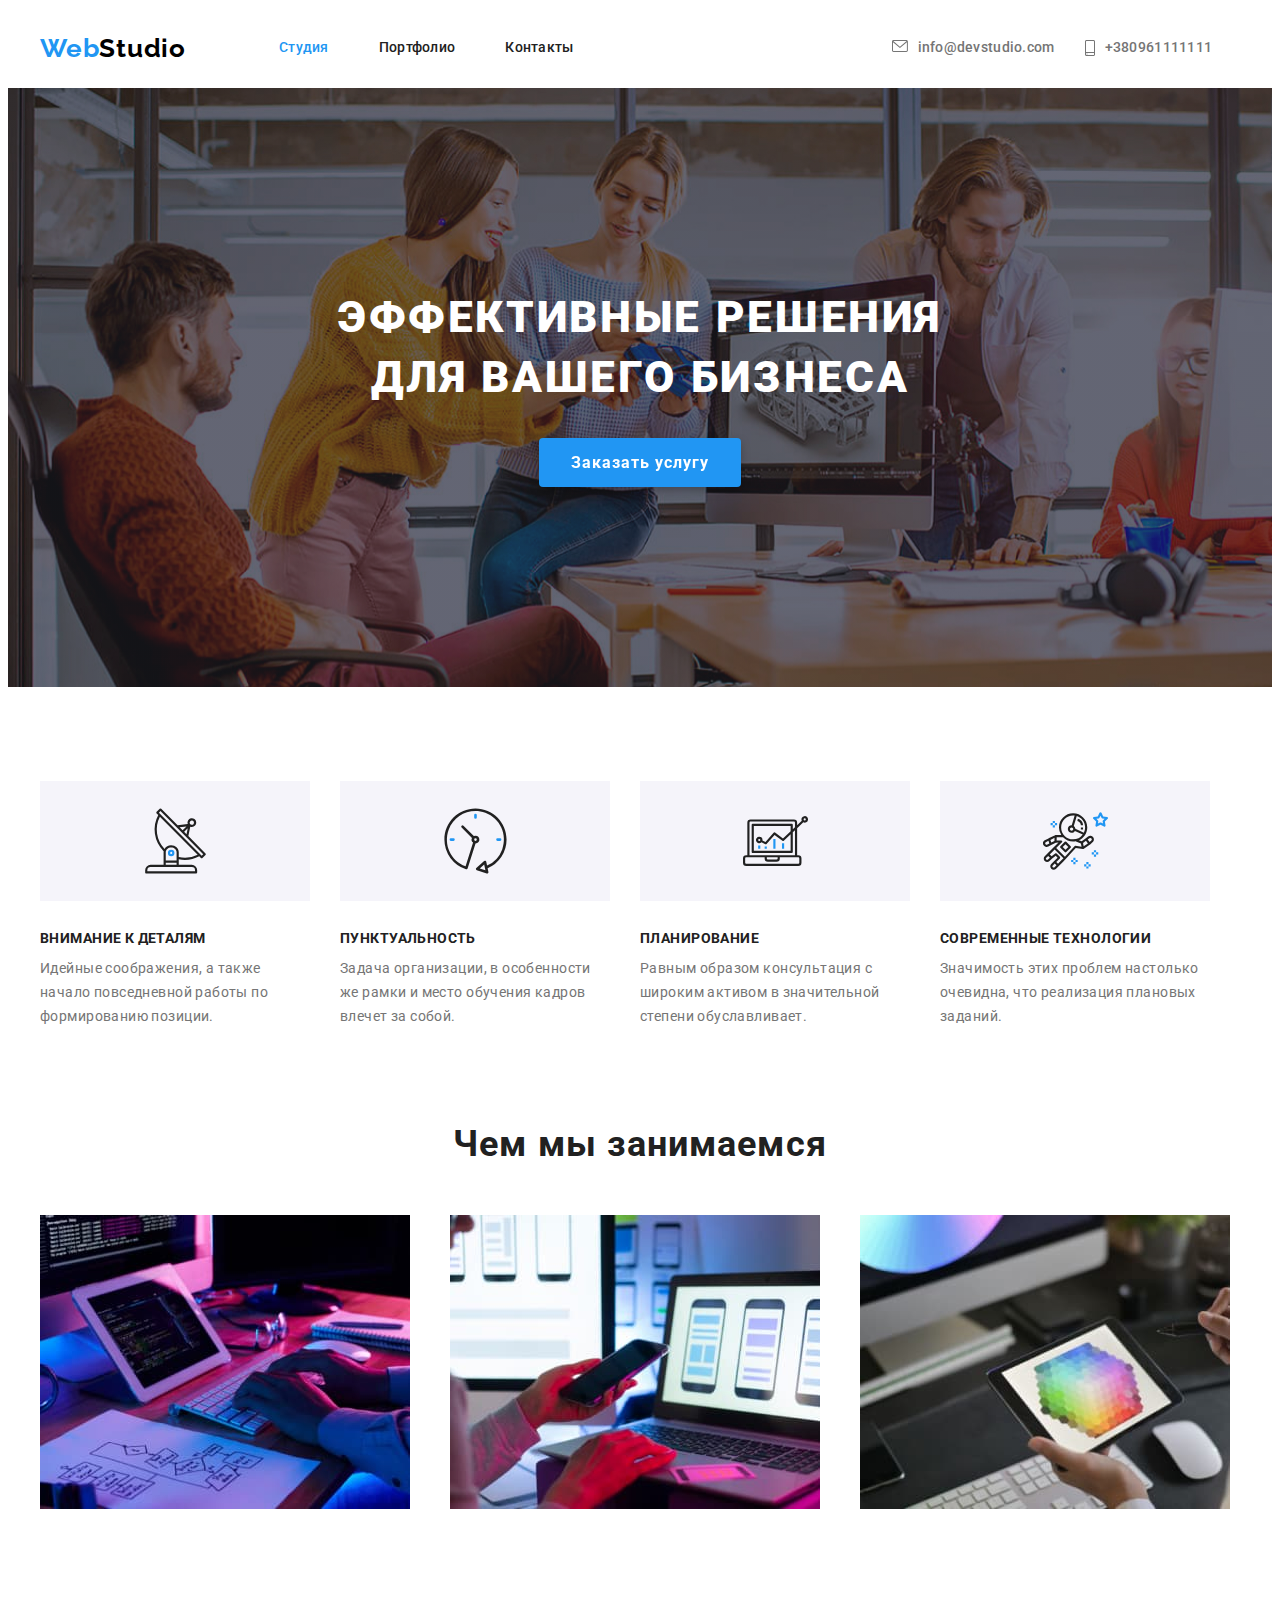
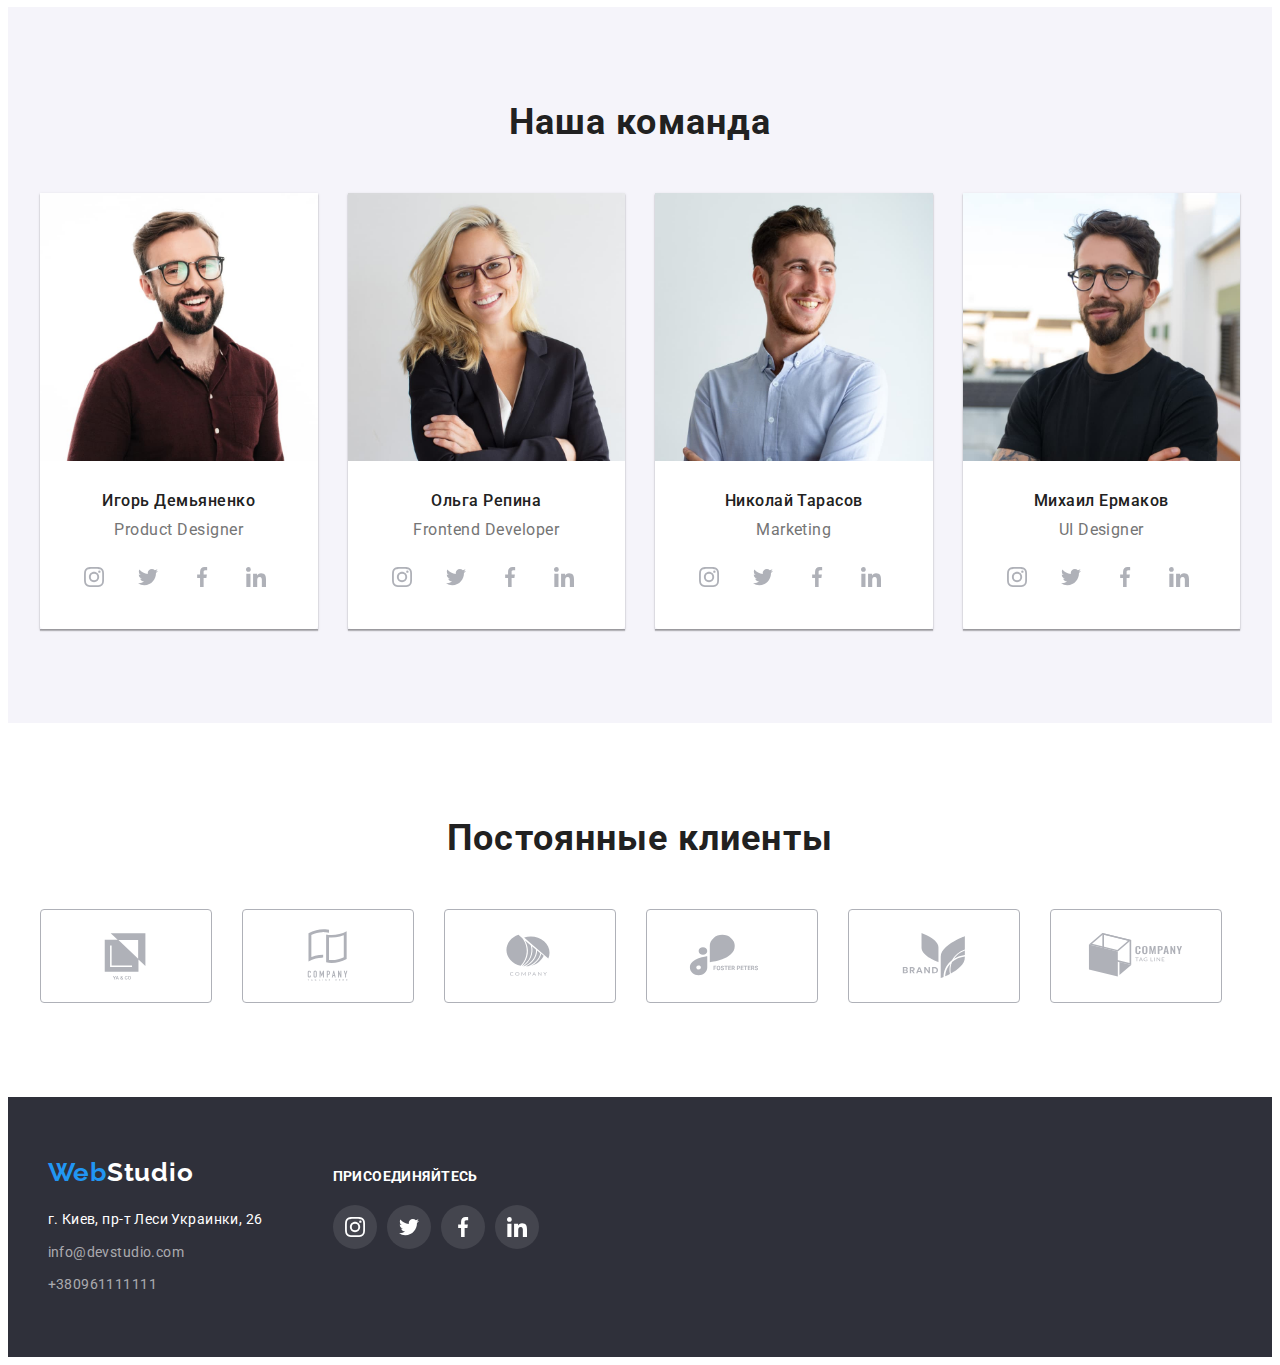
==== index.html @ 046b7106 "Initial commit" ====
<!DOCTYPE html>
<html lang="ru">
  <head>
    <meta charset="UTF-8" />
    <meta http-equiv="X-UA-Compatible" content="IE=edge" />
    <meta name="viewport" content="width=device-width, initial-scale=1.0" />
    <title>Document</title>
    <!--Normalize start-->
    <link
      rel="stylesheet"
      href="https://cdnjs.cloudflare.com/ajax/libs/modern-normalize/1.1.0/modern-normalize.min.css"
      integrity="sha512-wpPYUAdjBVSE4KJnH1VR1HeZfpl1ub8YT/NKx4PuQ5NmX2tKuGu6U/JRp5y+Y8XG2tV+wKQpNHVUX03MfMFn9Q=="
      crossorigin="anonymous"
      referrerpolicy="no-referrer"
    />
    <!--Normalize end-->
    <link rel="preconnect" href="https://fonts.googleapis.com" />
    <link rel="preconnect" href="https://fonts.gstatic.com" crossorigin />
    <link
      href="https://fonts.googleapis.com/css2?family=Raleway:wght@700&family=Roboto:wght@400;500;700;900&display=swap"
      rel="stylesheet"
    />
    <link rel="stylesheet" href="./css/styles.css" />
  </head>
  <body>
    <header>
      <div class="container header-container">
        <a class="logo" href="">Web<span class="logo-studio">Studio</span></a>
        <!--Navigate-->
        <nav class="header-nav">
          <ul class="nav-list">
            <li class="header-nav-item">
              <a class="nav-item nav-current-link" href="">Студия</a>
            </li>
            <li class="header-nav-item">
              <a class="nav-item" href="portfolio.html">Портфолио</a>
            </li>
            <li class="header-nav-item">
              <a class="nav-item" href="">Контакты</a>
            </li>
          </ul>
        </nav>
        <!--Contacts-->

        <ul class="header-contacts">
          <li>
            <a class="header-mail mail-link" href="mailto:info@devstudio.com"
              ><svg class="header-mail-icon" width="16" height="12">
                <use href="./images/icons.svg.svg#icon-envelope"></use>
              </svg>info@devstudio.com</a>
           
          </li>
          <li>
            <a class="header-phone phone-link" href="tel:+380961111111"
              ><svg class="header-phone-icon" width="10" height="16">
                <use href="./images/icons.svg.svg#icon-smartphone"></use>
              </svg>+380961111111</a>
              
          </li>
        </ul>
      </div>
    </header>

    <main>
      <!--Эффективные решения и кнопка-->
      
        <section class="hero">
          <div class="hero-container container">
          <h1 class="hero-title">
            Эффективные решения <br />
            для вашего бизнеса
          </h1>

          <button class="hero-btn" type="button">Заказать услугу</button>
        </section>
      </div>
      <!--Наши достоинства-->
      <section class="advantage">
        <div class="container advantage-container">
          <ul class="advantage-list">
            <li class="advantage-list-item">
              <div class="advantage-thumb">
                <svg class="advantage-icon" width="65" height="70">
                  <use href="./images/icons.svg.svg#icon-antenna"></use>
                </svg>
              </div>
              
              <h3 class="advantage-title">Внимание к деталям</h3>
              <p class="advantage-text">
                Идейные соображения, а также начало повседневной работы по
                формированию позиции.
              </p>
            </li>
            <li class="advantage-list-item">
              <div class="advantage-thumb">
                <svg class="advantage-icon" width="65" height="70">
                  <use href="./images/icons.svg.svg#icon-clock"></use>
                </svg>
              </div>
              <h3 class="advantage-title">Пунктуальность</h3>
              <p class="advantage-text">
                Задача организации, в особенности же рамки и место обучения
                кадров влечет за собой.
              </p>
            </li>
            <li>
              <div class="advantage-thumb">
                <svg class="advantage-icon" width="65" height="70">
                  <use href="./images/icons.svg.svg#icon-diagram"></use>
                </svg>
              </div>
              <h3 class="advantage-title">Планирование</h3>
              <p class="advantage-text">
                Равным образом консультация с широким активом в значительной
                степени обуславливает.
              </p>
            </li>
            <li class="advantage-list-item">
              <div class="advantage-thumb">
                <svg class="advantage-icon" width="65" height="70">
                  <use href="./images/icons.svg.svg#icon-astronaut"></use>
                </svg>
              </div>
              <h3 class="advantage-title">Современные технологии</h3>
              <p class="advantage-text">
                Значимость этих проблем настолько очевидна, что реализация
                плановых заданий.
              </p>
            </li>
          </ul>
        </div>
      </section>
      <!--Сфера деятельности-->
      <section class="scope">
        <div class="container">
          <h2 class="scope-title">Чем мы занимаемся</h2>
          <ul class="scope-list">
            <li class="scope-item">
              <img width="370" src="images/img_1.jpg" alt="Программирование" />
            </li>
            <li class="scope-item">
              <img
                width="370"
                src="images/img_2.jpg"
                alt="Использование новейших технологий"
              />
            </li>
            <li class="scope-item">
              <img
                width="370"
                src="images/img_3.jpg"
                alt="Спектр графического дизайна"
              />
            </li>
          </ul>
        </div>
      </section>
      <section class="team">
        <div class="container team-container">
          <!--Наша команда-->
          <h2 class="team-title">Наша команда</h2>
          <ul class="team-list">
            <li class="team-item">
              <img
                class="team-img"
                width="270"
                src="images/img_4.jpg"
                alt="Фото Игоря Демьяненко"
              />
              <div class="team-content">
                <h3 class="team-name">Игорь Демьяненко</h3>
                <p class="team-text" lang="en">Product Designer</p>
                <ul class="team-social-list">
                  <li class="team-social-item">
                    <a class="team-socials-link link" href="" target="_blank" rel="noopener noreferrer" aria-label="instagram">
                      <svg class="team-socials-icon" width="20" height="20">
                        <use href="./images/icons.svg.svg#icon-instagram-2"></use>
                      </svg>
                    </a>
                  </li>
                  <li class="team-social-item">
                    <a class="team-socials-link link" href="" target="_blank" rel="noopener noreferrer" aria-label="twitter">
                      <svg class="team-socials-icon" width="20" height="20">
                        <use href="./images/icons.svg.svg#icon-twitter-1"></use>
                      </svg>
                    </a>
                  </li>
                  <li class="team-social-item">
                    <a class="team-socials-link link" href="" target="_blank" rel="noopener noreferrer" aria-label="facebook">
                      <svg class="team-socials-icon" width="20" height="20">
                        <use href="./images/icons.svg.svg#icon-facebook-1"></use>
                      </svg>
                    </a>
                  </li>
                  <li class="team-social-item">
                    <a class="team-socials-link link" href="" target="_blank" rel="noopener noreferrer" aria-label="linkedin">
                      <svg class="team-socials-icon" width="20" height="20">
                        <use href="./images/icons.svg.svg#icon-linkedin-1"></use>
                      </svg>
                    </a>
                  </li>
                </ul>
              </div>

            </li>
            <li class="team-item">
              <img
                class="team-img"
                width="270"
                src="images/img_5.jpg"
                alt="Фото Ольги Репиной"
              />
              <div class="team-content">
                <h3 class="team-name">Ольга Репина</h3>
                <p class="team-text" lang="en">Frontend Developer</p>
                <ul class="team-social-list">
                  <li class="team-social-item">
                    <a class="team-socials-link link" href="" target="_blank" rel="noopener noreferrer" aria-label="instagram">
                      <svg class="team-socials-icon" width="20" height="20">
                        <use href="./images/icons.svg.svg#icon-instagram-2"></use>
                      </svg>
                    </a>
                  </li>
                  <li class="team-social-item">
                    <a class="team-socials-link link" href="" target="_blank" rel="noopener noreferrer" aria-label="twitter">
                      <svg class="team-socials-icon" width="20" height="20">
                        <use href="./images/icons.svg.svg#icon-twitter-1"></use>
                      </svg>
                    </a>
                  </li>
                  <li class="team-social-item">
                    <a class="team-socials-link link" href="" target="_blank" rel="noopener noreferrer" aria-label="facebook">
                      <svg class="team-socials-icon" width="20" height="20">
                        <use href="./images/icons.svg.svg#icon-facebook-1"></use>
                      </svg>
                    </a>
                  </li>
                  <li class="team-social-item">
                    <a class="team-socials-link link" href="" target="_blank" rel="noopener noreferrer" aria-label="linkedin">
                      <svg class="team-socials-icon" width="20" height="20">
                        <use href="./images/icons.svg.svg#icon-linkedin-1"></use>
                      </svg>
                    </a>
                  </li>
                </ul>
              </div>
            </li>
            <li class="team-item">
              <img
                class="team-img"
                width="270"
                src="images/img_6.jpg"
                alt="Фото Николая Тарасова"
              />
              <div class="team-content">
                <h3 class="team-name">Николай Тарасов</h3>
                <p class="team-text" lang="en">Marketing</p>
                <ul class="team-social-list">
                  <li class="team-social-item">
                    <a class="team-socials-link link" href="" target="_blank" rel="noopener noreferrer" aria-label="instagram">
                      <svg class="team-socials-icon" width="20" height="20">
                        <use href="./images/icons.svg.svg#icon-instagram-2"></use>
                      </svg>
                    </a>
                  </li>
                  <li class="team-social-item">
                    <a class="team-socials-link link" href="" target="_blank" rel="noopener noreferrer" aria-label="twitter">
                      <svg class="team-socials-icon" width="20" height="20">
                        <use href="./images/icons.svg.svg#icon-twitter-1"></use>
                      </svg>
                    </a>
                  </li>
                  <li class="team-social-item">
                    <a class="team-socials-link link" href="" target="_blank" rel="noopener noreferrer" aria-label="facebook">
                      <svg class="team-socials-icon" width="20" height="20">
                        <use href="./images/icons.svg.svg#icon-facebook-1"></use>
                      </svg>
                    </a>
                  </li>
                  <li class="team-social-item">
                    <a class="team-socials-link link" href="" target="_blank" rel="noopener noreferrer" aria-label="linkedin">
                      <svg class="team-socials-icon" width="20" height="20">
                        <use href="./images/icons.svg.svg#icon-linkedin-1"></use>
                      </svg>
                    </a>
                  </li>
                </ul>
              </div>
            </li>
            <li class="team-item">
              <img
                class="team-img"
                width="270"
                src="images/img_7.jpg"
                alt="Фото Михаила Ермакова"
              />
              <div class="team-content">
                <h3 class="team-name">Михаил Ермаков</h3>
                <p class="team-text" lang="en">UI Designer</p>
                <ul class="team-social-list">
                  <li class="team-social-item">
                    <a class="team-socials-link link" href="" target="_blank" rel="noopener noreferrer" aria-label="instagram">
                      <svg class="team-socials-icon" width="20" height="20">
                        <use href="./images/icons.svg.svg#icon-instagram-2"></use>
                      </svg>
                    </a>
                  </li>
                  <li class="team-social-item">
                    <a class="team-socials-link link" href="" target="_blank" rel="noopener noreferrer" aria-label="twitter">
                      <svg class="team-socials-icon" width="20" height="20">
                        <use href="./images/icons.svg.svg#icon-twitter-1"></use>
                      </svg>
                    </a>
                  </li>
                  <li class="team-social-item">
                    <a class="team-socials-link link" href="" target="_blank" rel="noopener noreferrer" aria-label="facebook">
                      <svg class="team-socials-icon" width="20" height="20">
                        <use href="./images/icons.svg.svg#icon-facebook-1"></use>
                      </svg>
                    </a>
                  </li>
                  <li class="team-social-item">
                    <a class="team-socials-link link" href="" target="_blank" rel="noopener noreferrer" aria-label="linkedin">
                      <svg class="team-socials-icon" width="20" height="20">
                        <use href="./images/icons.svg.svg#icon-linkedin-1"></use>
                      </svg>
                    </a>
                  </li>
                </ul>
              </div>
            </li>
          </ul>
        </div>
      </section>
      <!--Постоянные клиенты-->
      <section class="clients-section">
        <div class="container clients-container">
          <h2 class="clients-title">Постоянные клиенты</h2>
          <ul class="clients-list">
            <li class="clients-item">
              <a class="clients-link link" href="" target="_blank" rel="noopener noreferrer" aria-label="logo">
                <svg class="client-icon" width="106" height="60">
                  <use href="./images/icons.svg.svg#icon-logo-1"></use>
                </svg>
              </a>
            </li>
            <li class="clients-item">
             <a class="clients-link link" href="" target="_blank" rel="noopener noreferrer" aria-label="logo">
               <svg class="client-icon" width="106" height="60">
                 <use href="./images/icons.svg.svg#icon-logo-2"></use>
              </svg>
            </a>
            </li>
            <li class="clients-item">
             <a class="clients-link link" href="" target="_blank" rel="noopener noreferrer" aria-label="logo">
              <svg class="client-icon" width="106" height="60">
               <use href="./images/icons.svg.svg#icon-logo-3"></use>
                </svg>
            </a>
            </li>
            <li class="clients-item">
            <a class="clients-link link" href="" target="_blank" rel="noopener noreferrer" aria-label="logo">
              <svg class="client-icon" width="106" height="60">
               <use href="./images/icons.svg.svg#icon-logo-4"></use>
                </svg>
            </a>
            </li>
            <li class="clients-item">
              <a class="clients-link link" href="" target="_blank" rel="noopener noreferrer" aria-label="logo">
                <svg class="client-icon" width="106" height="60">
                 <use href="./images/icons.svg.svg#icon-logo-5"></use>
                </svg>
             </a>
            </li>
            <li class="clients-item">
              <a class="clients-link link" href="" target="_blank" rel="noopener noreferrer" aria-label="logo">
                <svg class="client-icon" width="106" height="60">
                  <use href="./images/icons.svg.svg#icon-logo-6"></use>
                </svg>
             </a>
            </li>
          </ul>
        </div>
      </section>
    </main>
    <!--Подвал-->
    <footer class="footer">
      <section class="container footer-container">
      <div class="footer-contacts">
        <a class="footer-logo" href=""
          >Web<span class="footer-logo-studio">Studio</span></a
        >
        <address>
          <p class="footer-address">г. Киев, пр-т Леси Украинки, 26</p>
          <a class="footer-mail mail-link" href="mailto:info@devstudio.com"
            >info@devstudio.com</a
          >
          <a class="footer-phone phone-link" href="tel:+380961111111"
            >+380961111111</a
          >
        </address>
      </div>
      <div class="footer-socials">
        <h2 class="footer-social-title">Присоединяйтесь</h2>
        <ul class="footer-social-list">
          <li class="footer-social-item">
            <a class="footer-socials-link link" href="" target="_blank" rel="noopener noreferrer" aria-label="instagram">
              <svg class="footer-socials-icon" width="20" height="20">
                <use href="./images/icons.svg.svg#icon-instagram-2"></use>
              </svg>
            </a>
          </li>
          <li class="footer-social-item">
            <a class="footer-socials-link link" href="" target="_blank" rel="noopener noreferrer" aria-label="twitter">
            <svg class="footer-socials-icon" width="20" height="20">
              <use href="./images/icons.svg.svg#icon-twitter-1"></use>
            </svg>
          </a>
        </li>
          <li class="footer-social-item">
            <a class="footer-socials-link link" href="" target="_blank" rel="noopener noreferrer" aria-label="facebook">
            <svg class="footer-socials-icon" width="20" height="20">
              <use href="./images/icons.svg.svg#icon-facebook-1"></use>
            </svg>
          </a>
        </li>
          <li class="footer-social-item">
            <a class="footer-socials-link link" href="" target="_blank" rel="noopener noreferrer" aria-label="linkedin">
            <svg class="footer-socials-icon" width="20" height="20">
              <use href="./images/icons.svg.svg#icon-linkedin-1"></use>
            </svg>
          </a></li>
        </ul>

      </div>
      </section>
    </footer>
  </body>
</html>
---- css/styles.css ----
:root {
  /*colors*/
  --background-clr: #2f303a;
  --background-clr-team: #f5f4fa;

  /*fonts*/

  --secondary-font: 'Raleway', sans-serif;
  --main-font: 'Roboto', sans-serif;
  /*text colors*/
  --main-txt-cl: #212121;
  --txt-cl: #757575;
  --btn-txt-cl: #ffffff;
  --accent-txt: #2196f3;
}

body {
  color: var(--main-txt-cl);
  font-family: var(--main-font);
}

/* reset styles */
h1,
h2,
h3,
h4,
h5,
h6,
p {
  margin: 0;
}

.logo {
  margin-right: 93px;
  font-family: var(--secondary-font);
  font-weight: 700;
  font-size: 26px;
  line-height: 1.19;
  letter-spacing: 0.03em;
  color: var(--accent-txt);
  text-decoration: none;
}

.container {
  width: 1200px;

  padding-left: 15px;
  padding-right: 15px;
  margin-left: auto;
  margin-right: auto;
}

.header-container {
  display: flex;
  align-items: center;
}

.logo-studio {
  color: #000000;
}

.nav-list,
.header-contacts,
.advantage-list,
.scope-list,
.team-list,
.filter-list,
.projects-list,
.clients-list,
.team-social-list,
.footer-social-list {
  list-style: none;
}

.nav-list {
  display: flex;
  gap: 50px;
  padding-left: 0%;
  margin-left: 0%;
}

.header-nav {
  font-weight: 500;
  font-size: 14px;
  line-height: 1.14;
  letter-spacing: 0.02em;
}

.nav-item:hover,
.nav-item:focus {
  color: var(--accent-txt);
  padding: 32px 0;
}

.nav-item,
.header-mail,
.header-phone,
.footer-mail,
.footer-phone {
  text-decoration: none;
  color: currentColor;
}

.header-contacts {
  display: flex;
  padding-left: 0px;
  gap: 30px;
  padding-top: 32px;
  padding-bottom: 32px;
  margin: 0px;
  align-items: center;
}

.header-phone {
  padding-right: 0px;
}

.header-mail {
  margin-left: 318px;
}

.header-mail,
.header-phone {
  flex-basis: calc((100% - 50px) / 2);
  font-weight: 500;
  font-size: 14px;
  line-height: 1.14;
  letter-spacing: 0.02em;
  color: var(--txt-cl);
}
.header-mail {
  display: flex;
  gap: 10px;
}
.header-phone {
  display: flex;
  gap: 10px;
}
.header-mail-icon,
.header-phone-icon {
  fill: #757575;
}

.nav-current-link {
  color: var(--accent-txt);
}

.mail-link:focus,
.mail-link:hover,
.phone-link:hover,
.phone-link:focus {
  color: var(--accent-txt);
}

.mail-link:focus .header-mail-icon,
.mail-link:hover .header-mail-icon {
  fill: var(--accent-txt);
}
.phone-link:hover .header-phone-icon,
.phone-link:focus .header-phone-icon {
  fill: var(--accent-txt);
}

.hero {
  padding-top: 200px;
  padding-bottom: 200px;

  background-image: linear-gradient(to right, rgba(47, 48, 58, 0.4), rgba(47, 48, 58, 0.4)),
    url(../images/bcgr/bcgr-Img.jpg);

  background-color: #c4c4c4;
  background-repeat: no-repeat;
  max-width: 1600px;
  margin: 0 auto;
}

.hero-title {
  margin-top: 0px;
  margin-bottom: 30px;

  font-weight: 900;
  font-size: 44px;
  line-height: 1.36;

  text-align: center;
  letter-spacing: 0.06em;
  text-transform: uppercase;
  color: var(--btn-txt-cl);
}

.hero-btn {
  display: block;
  margin: 0 auto;
  padding: 10px 32px;

  border: none;

  border-radius: 4px;

  filter: drop-shadow(0px 4px 4px rgba(0, 0, 0, 0.25));

  font-family: inherit;
  font-weight: 700;
  font-size: 16px;
  line-height: 1.86;
  letter-spacing: 0.06em;
  color: var(--btn-txt-cl);
  background-color: var(--accent-txt);
  cursor: pointer;
}
.advantage {
  padding: 94px 0;
}
.advantage-list {
  display: flex;
  margin: 0px;
  padding-left: 0;
  gap: 30px;
}
.advantage-thumb {
  display: flex;
  align-items: center;
  justify-content: center;

  height: 120px;
  background-color: #f5f4fa;
  margin-bottom: 30px;
}

.advantage-title {
  margin-bottom: 10px;
  font-weight: 700;
  font-size: 14px;
  line-height: 1.14;
  letter-spacing: 0.03em;
  text-transform: uppercase;
}

.advantage-text {
  width: 270px;
  font-weight: 400;
  font-size: 14px;
  line-height: 1.71;
  letter-spacing: 0.03em;
  color: var(--txt-cl);
}
.scope {
  padding: 0 0 94px 0;
}

.scope-title {
  margin-bottom: 50px;
}

.scope-title,
.team-title,
.clients-title {
  font-weight: 700;
  font-size: 36px;
  line-height: 1.17;
  text-align: center;
  letter-spacing: 0.03em;
}

.scope-list {
  display: flex;
  flex-wrap: wrap;
  padding-left: 0px;
  margin: 0px;
  gap: 30px;
}

.scope-item {
  flex-basis: calc((100% - 60px) / 3);
}

.team {
  background-color: var(--background-clr-team);
  padding-top: 94px;
  padding-bottom: 94px;
}

.team-list {
  display: flex;
  flex-wrap: wrap;
  margin: 0px;
  padding: 0px;

  gap: 30px;
}

.team-item {
  flex-basis: calc((100% - 90px) / 4);
  box-shadow: 0px 2px 1px rgba(0, 0, 0, 0.2), 0px 1px 1px rgba(0, 0, 0, 0.14),
    0px 1px 3px rgba(0, 0, 0, 0.12);
}

.team-content {
  align-items: center;
  background-color: var(--btn-txt-cl);
  padding-top: 30px;
  padding-bottom: 30px;

  border-radius: 0px 0px 4px 4px;
}

.team-title {
  margin-bottom: 50px;
}

.team-img {
  display: block;
  min-width: 100%;
  height: auto;
}

.team-name {
  text-align: center;

  font-weight: 500;
  font-size: 16px;
  line-height: 1.19;
  letter-spacing: 0.03em;
}

.team-text {
  margin-top: 10px;
  text-align: center;
  margin-bottom: 16px;

  font-weight: 400;
  font-size: 16px;
  line-height: 1.19;
  letter-spacing: 0.03em;

  color: var(--txt-cl);
}
.team-social-list {
  display: flex;
  gap: 10px;
  padding-left: 32px;
  margin-top: 0px;
  margin-bottom: 0px;
}
.team-socials-link {
  display: flex;
  justify-content: center;
  align-items: center;
  border-radius: 50%;
  width: 44px;
  height: 44px;
}
.team-socials-link:hover,
.team-socials-link:focus {
  background-color: var(--accent-txt);
}
.team-socials-icon {
  fill: #afb1b8;
}
.team-socials-link:hover .team-socials-icon,
.team-socials-link:focus .team-socials-icon {
  fill: var(--btn-txt-cl);
}
.clients-section {
  padding: 94px 0;
}
.clients-title {
  text-align: center;
  margin-bottom: 50px;
}
.clients-list {
  display: flex;
  gap: 30px;
  padding-left: 0px;
  margin-top: 0px;
  margin-bottom: 0px;
}

.clients-link {
  display: flex;
  justify-content: center;
  align-items: center;
  border: 1px solid #afb1b8;
  border-radius: 4px;
  width: 170px;
  height: 92px;
}
.clients-link:hover {
  border-color: var(--accent-txt);
}
.clients-link:focus {
  border-color: var(--accent-txt);
}
.client-icon {
  fill: #afb1b8;
}

.clients-link:hover .client-icon,
.clients-link:focus .client-icon {
  fill: var(--accent-txt);
}

.footer {
  background-color: var(--background-clr);
  padding-top: 60px;
  padding-bottom: 60px;
}

.footer-container {
  display: flex;
  gap: 70px;
  align-items: baseline;
}
.footer-container {
  padding-right: 0px;
}

.footer-logo {
  display: block;
  font-family: var(--secondary-font);
  font-weight: 700;
  font-size: 26px;
  line-height: 1.19;
  letter-spacing: 0.03em;
  color: var(--accent-txt);
  text-decoration: none;
}

.footer-logo-studio {
  color: var(--btn-txt-cl);
}

.footer-address {
  margin-top: 20px;
  margin-bottom: 9px;
  font-family: var(--main-font);
  font-style: normal;
  font-weight: 400;
  font-size: 14px;
  line-height: 1.7;
  letter-spacing: 0.03em;
  color: var(--btn-txt-cl);
}

.footer-mail,
.footer-phone {
  display: block;

  font-style: normal;
  font-weight: 400;
  font-size: 14px;
  line-height: 1.7;
  letter-spacing: 0.03em;
  color: rgba(255, 255, 255, 0.6);
}

.footer-mail {
  padding-bottom: 9px;
}
.footer-social-title {
  color: var(--btn-txt-cl);
  font-weight: 700;
  font-size: 14px;
  line-height: 1.14;
  letter-spacing: 0.03em;
  text-transform: uppercase;
  margin-bottom: 20px;
}

.footer-social-list {
  display: flex;
  gap: 10px;
  padding-left: 0px;
  margin-top: 0px;
  margin-bottom: 0px;
}

.footer-socials-link {
  display: flex;
  justify-content: center;
  align-items: center;
  background-color: rgba(255, 255, 255, 0.1);
  border-radius: 50%;
  width: 44px;
  height: 44px;
}
.footer-socials-link:hover,
.footer-socials-link:focus {
  background-color: var(--accent-txt);
}
.footer-socials-icon {
  fill: var(--btn-txt-cl);
}

.heder-portfolio {
  border-bottom: 1px solid #ececec;
}

.filter-section {
  padding: 94px 0;
}

.hidden {
  display: none;
}

.filter-list {
  display: flex;
  flex-wrap: wrap;
  justify-content: center;
  gap: 8px;
  padding-left: 0;
  margin: 0px;
  margin-bottom: 50px;
}

.filter-btn {
  display: block;
  margin: 0 auto;
  padding: 6px 22px;
  border: none;
  border-radius: 4px;

  font-family: inherit;
  font-weight: 500;
  font-size: 16px;
  line-height: 1.62;
  letter-spacing: 0.03em;
  cursor: pointer;
  background-color: var(--background-clr-team);
}

.projects-list {
  display: flex;
  flex-wrap: wrap;
  margin: 0;
  padding-left: 0px;

  gap: 30px;
}

.project-item {
  flex-basis: calc((100% - 60px) / 3);
}
.portfolio-link {
  display: block;
  text-decoration: none;
  color: currentColor;
}

.portfolio-link:hover,
.portfolio-link:focus {
  box-shadow: 1px 4px 6px rgba(0, 0, 0, 0.16), 0px 4px 4px rgba(0, 0, 0, 0.06),
    0px 1px 1px rgba(0, 0, 0, 0.12);
}

.project-content {
  padding: 20px 24px;
  border: 1px solid #eeeeee;
  border-top: none;
}

.project-name {
  font-weight: 700;
  font-size: 18px;
  line-height: 2;
  letter-spacing: 0.06em;
}

.project-text {
  font-weight: 400;
  font-size: 16px;
  line-height: 1.88;
  color: var(--txt-cl);
  letter-spacing: 0.03em;
}

.main-btn {
  background: var(--accent-txt);
  color: var(--btn-txt-cl);
}

.filter-btn:hover,
.filter-btn:focus {
  box-shadow: 0px 2px 2px rgba(0, 0, 0, 0.12), 0px 1px 2px rgba(0, 0, 0, 0.08),
    0px 3px 1px rgba(0, 0, 0, 0.1);
  background: var(--accent-txt);
  color: var(--btn-txt-cl);
}
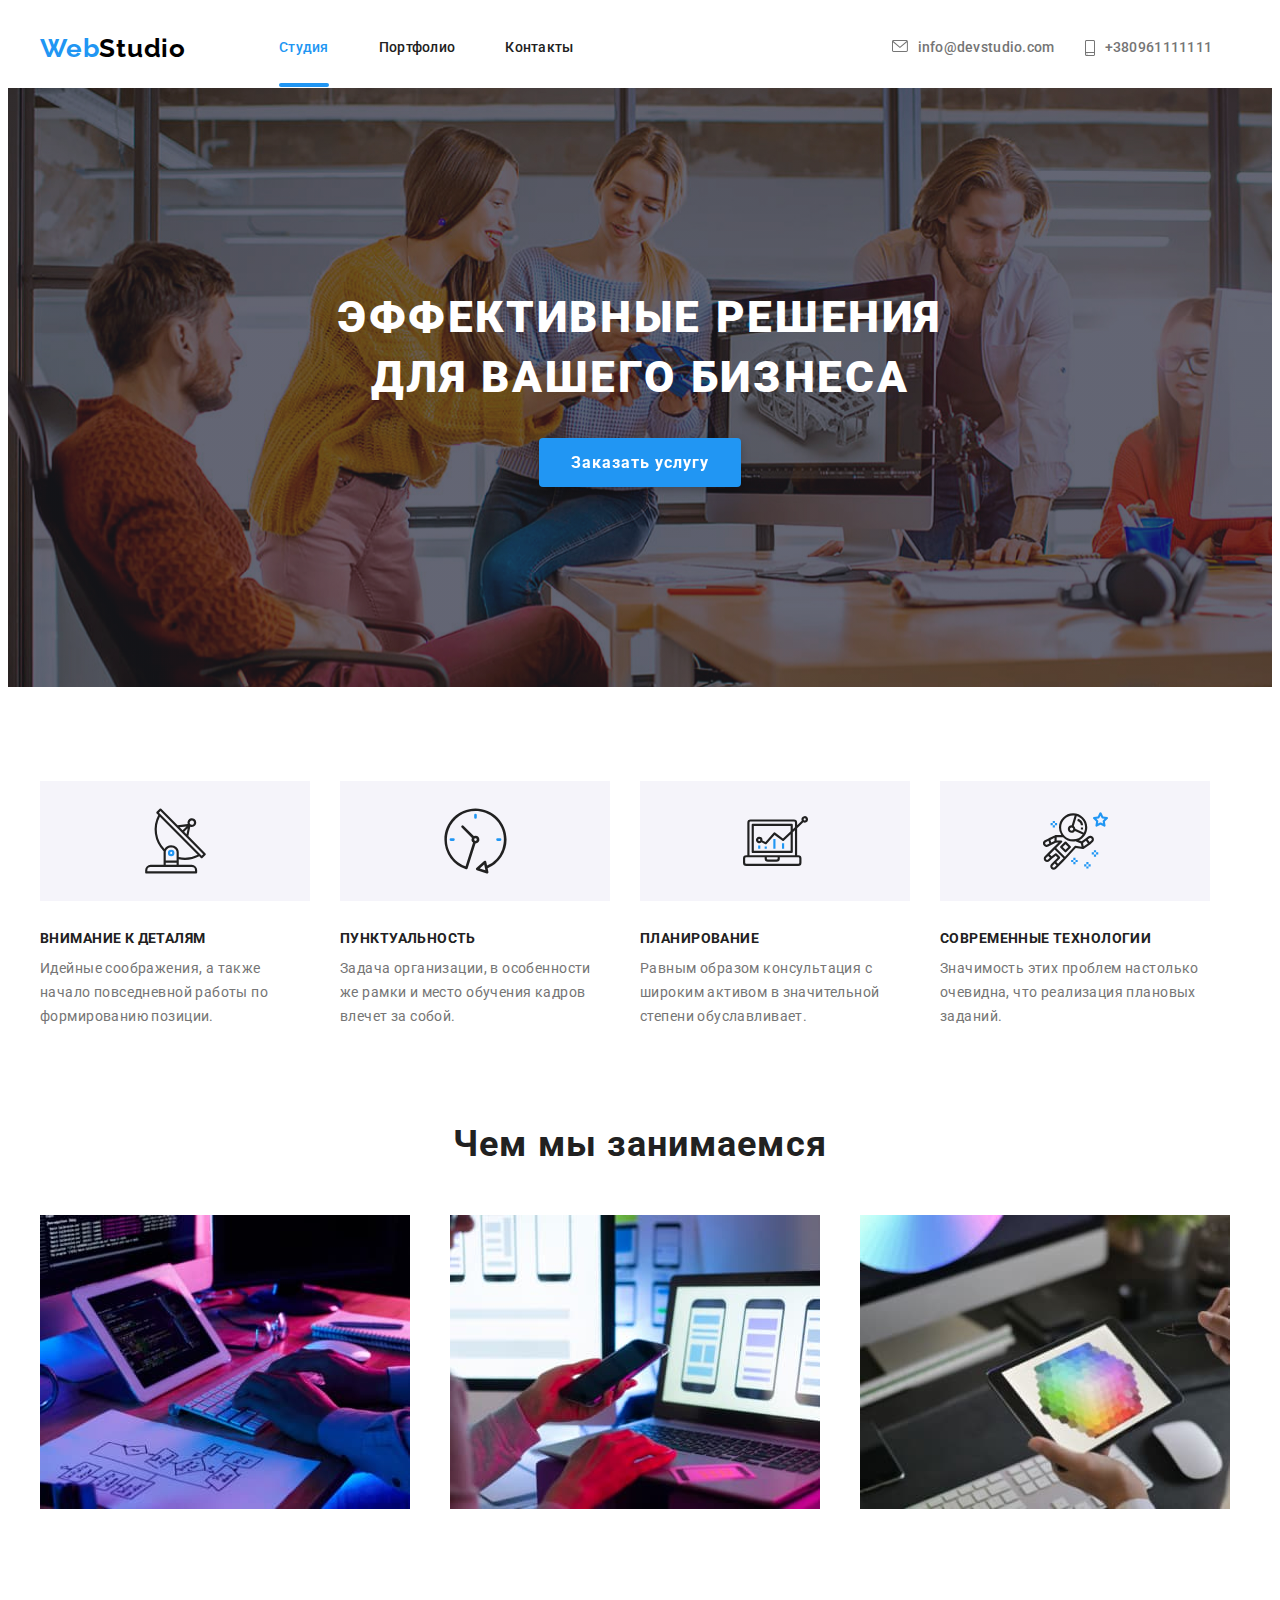
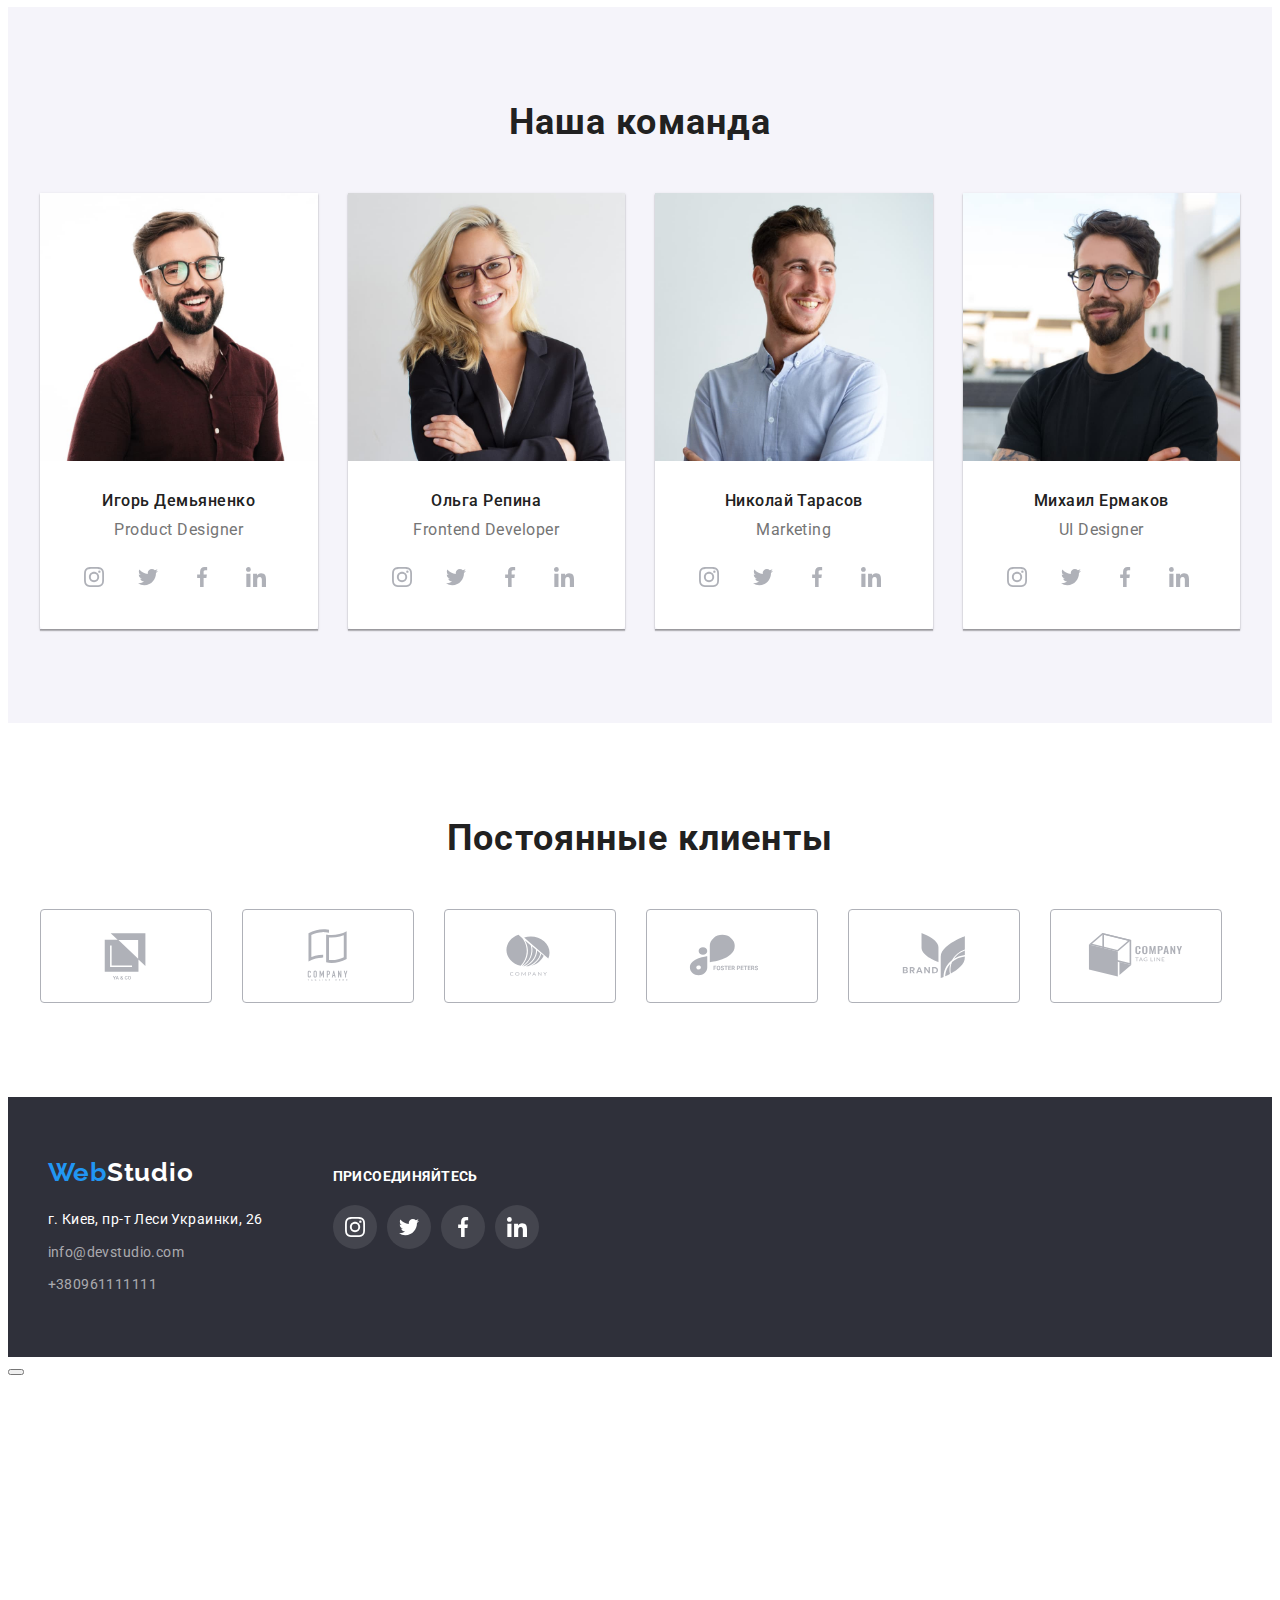
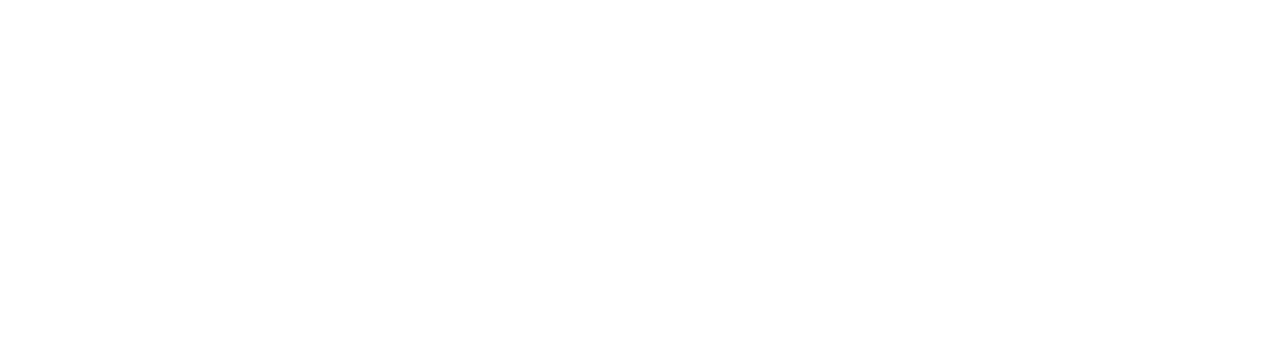
==== commit d93b6547: "-22-59" ====
--- a/index.html
+++ b/index.html
@@ -30,7 +30,7 @@
         <nav class="header-nav">
           <ul class="nav-list">
             <li class="header-nav-item">
-              <a class="nav-item nav-current-link" href="">Студия</a>
+              <a class=" nav-current-link" href="">Студия</a>
             </li>
             <li class="header-nav-item">
               <a class="nav-item" href="portfolio.html">Портфолио</a>
@@ -71,7 +71,7 @@
             для вашего бизнеса
           </h1>
 
-          <button class="hero-btn" type="button">Заказать услугу</button>
+          <button class="hero-btn" type="button" data-modal-open>Заказать услугу</button>
         </section>
       </div>
       <!--Наши достоинства-->
@@ -435,5 +435,11 @@
       </div>
       </section>
     </footer>
+    <!-- Modal window -->
+    <div class="backdrop is-hidden" data-modal>
+      <div class="modal">
+        <button class="modal-btn" data-modal-close></button>
+      </div>
+      <script src="./js/modal.js"></script>
   </body>
 </html>
--- a/css/styles.css
+++ b/css/styles.css
@@ -12,6 +12,8 @@
   --txt-cl: #757575;
   --btn-txt-cl: #ffffff;
   --accent-txt: #2196f3;
+  /*decoration*/
+  --cubic: cubic-bezier(0.4, 0, 0.2, 1);
 }
 
 body {
@@ -85,11 +87,11 @@
   line-height: 1.14;
   letter-spacing: 0.02em;
 }
-
 .nav-item:hover,
 .nav-item:focus {
   color: var(--accent-txt);
-  padding: 32px 0;
+  padding: 20px 0;
+  transition: 250ms var(--cubic);
 }
 
 .nav-item,
@@ -142,23 +144,41 @@
 }
 
 .nav-current-link {
+  position: relative;
+  text-decoration: none;
   color: var(--accent-txt);
-}
-
+  
+}
+
+.nav-current-link::after {
+  content: '';
+position: absolute;
+bottom: -32px;
+left: 0px;
+
+display: block;
+background-color: #2196F3;
+height: 4px;
+width: 100%;
+border-radius: 2px;
+}
 .mail-link:focus,
 .mail-link:hover,
 .phone-link:hover,
 .phone-link:focus {
   color: var(--accent-txt);
+  transition: 250ms var(--cubic);
 }
 
 .mail-link:focus .header-mail-icon,
 .mail-link:hover .header-mail-icon {
   fill: var(--accent-txt);
+  transition: 250ms var(--cubic);
 }
 .phone-link:hover .header-phone-icon,
 .phone-link:focus .header-phone-icon {
   fill: var(--accent-txt);
+  transition: 250ms var(--cubic);
 }
 
 .hero {
@@ -208,6 +228,19 @@
   background-color: var(--accent-txt);
   cursor: pointer;
 }
+.backdrop .is-hidden {
+    opacity: 0;
+    visibility: hidden;
+}
+.modal {
+  position: relative;
+  width: 528px;
+  height: 581px;
+  background-color: #FFFFFF;
+  border-radius: 4px;
+  outline: #000000;
+}
+
 .advantage {
   padding: 94px 0;
 }
@@ -353,6 +386,7 @@
 .team-socials-link:hover,
 .team-socials-link:focus {
   background-color: var(--accent-txt);
+  transition: 250ms var(--cubic);
 }
 .team-socials-icon {
   fill: #afb1b8;
@@ -360,6 +394,7 @@
 .team-socials-link:hover .team-socials-icon,
 .team-socials-link:focus .team-socials-icon {
   fill: var(--btn-txt-cl);
+  transition: 250ms var(--cubic);
 }
 .clients-section {
   padding: 94px 0;
@@ -387,6 +422,7 @@
 }
 .clients-link:hover {
   border-color: var(--accent-txt);
+  transition: 250ms var(--cubic);
 }
 .clients-link:focus {
   border-color: var(--accent-txt);
@@ -398,6 +434,7 @@
 .clients-link:hover .client-icon,
 .clients-link:focus .client-icon {
   fill: var(--accent-txt);
+  transition: 250ms var(--cubic);
 }
 
 .footer {
@@ -487,6 +524,7 @@
 .footer-socials-link:hover,
 .footer-socials-link:focus {
   background-color: var(--accent-txt);
+  transition: 250ms var(--cubic);
 }
 .footer-socials-icon {
   fill: var(--btn-txt-cl);
@@ -552,6 +590,7 @@
 .portfolio-link:focus {
   box-shadow: 1px 4px 6px rgba(0, 0, 0, 0.16), 0px 4px 4px rgba(0, 0, 0, 0.06),
     0px 1px 1px rgba(0, 0, 0, 0.12);
+    transition: 250ms var(--cubic);
 }
 
 .project-content {
@@ -586,4 +625,5 @@
     0px 3px 1px rgba(0, 0, 0, 0.1);
   background: var(--accent-txt);
   color: var(--btn-txt-cl);
-}
+  transition: 250ms var(--cubic);
+}
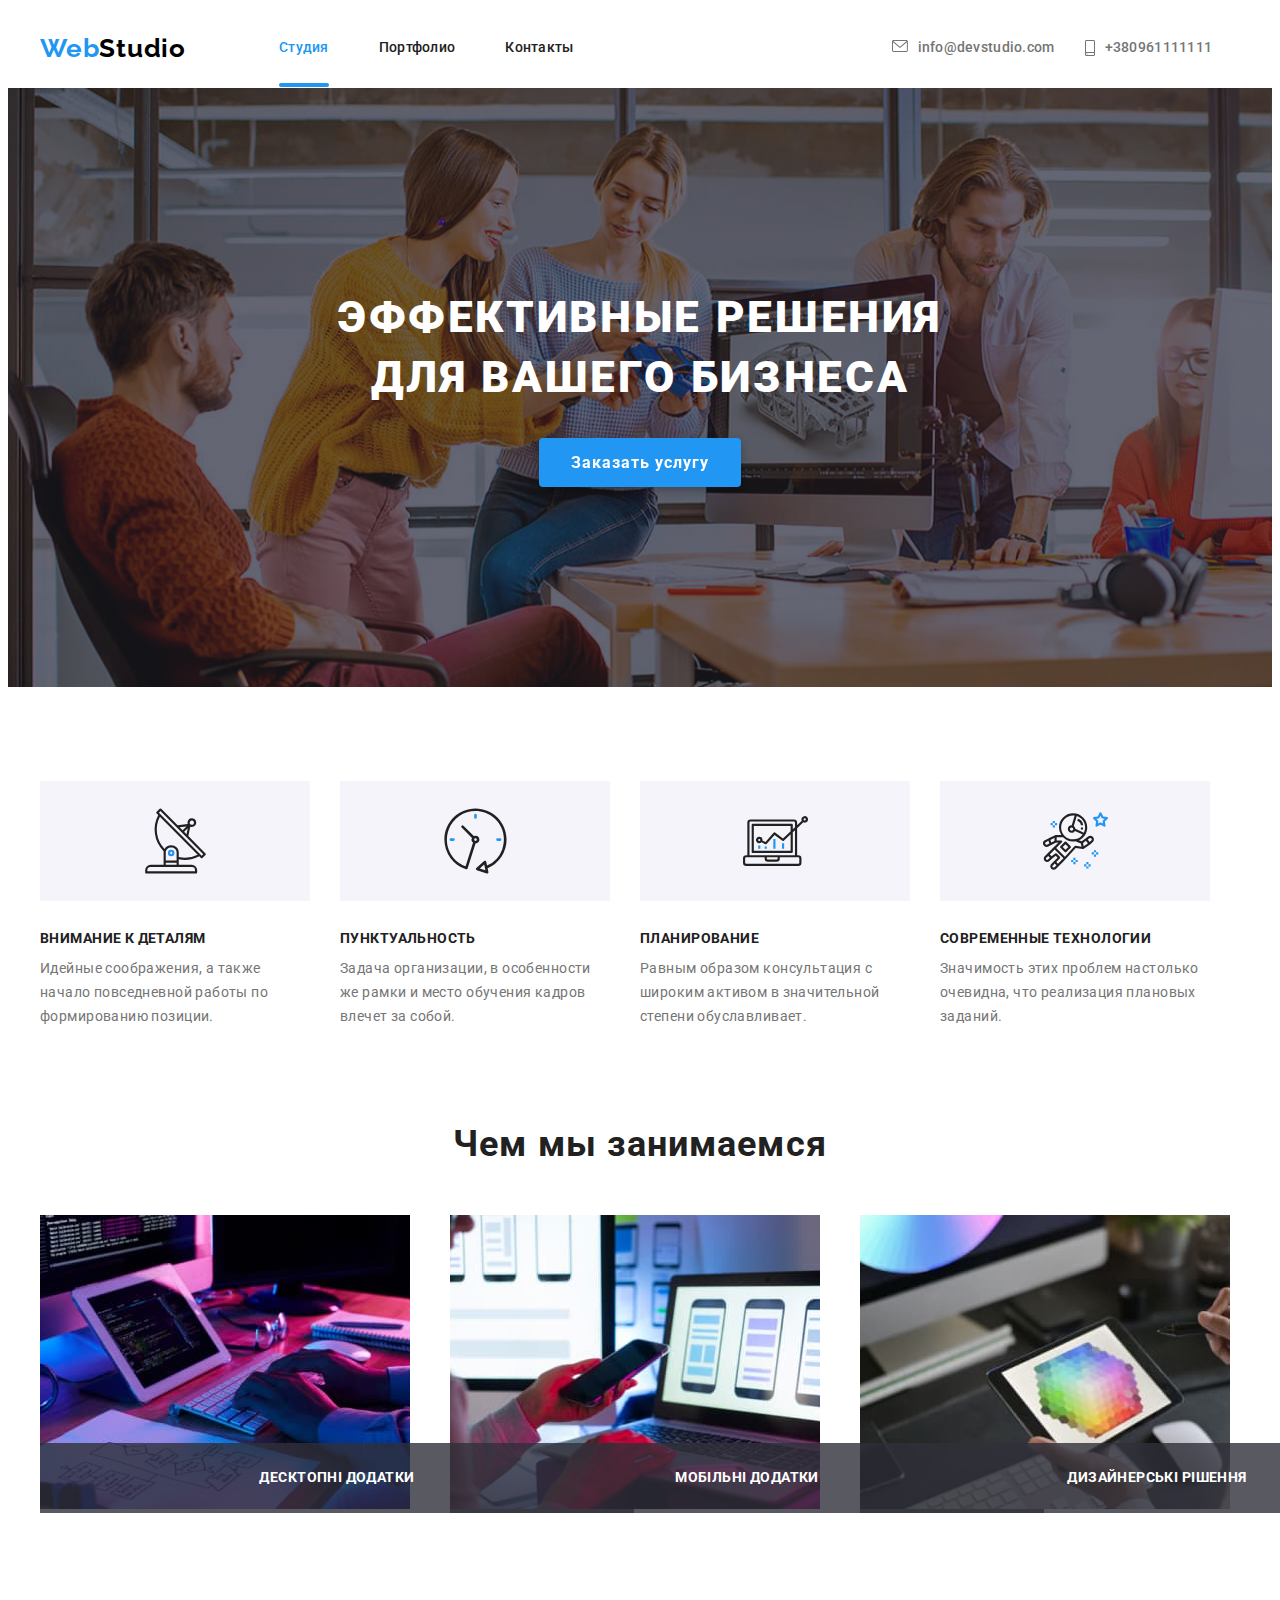
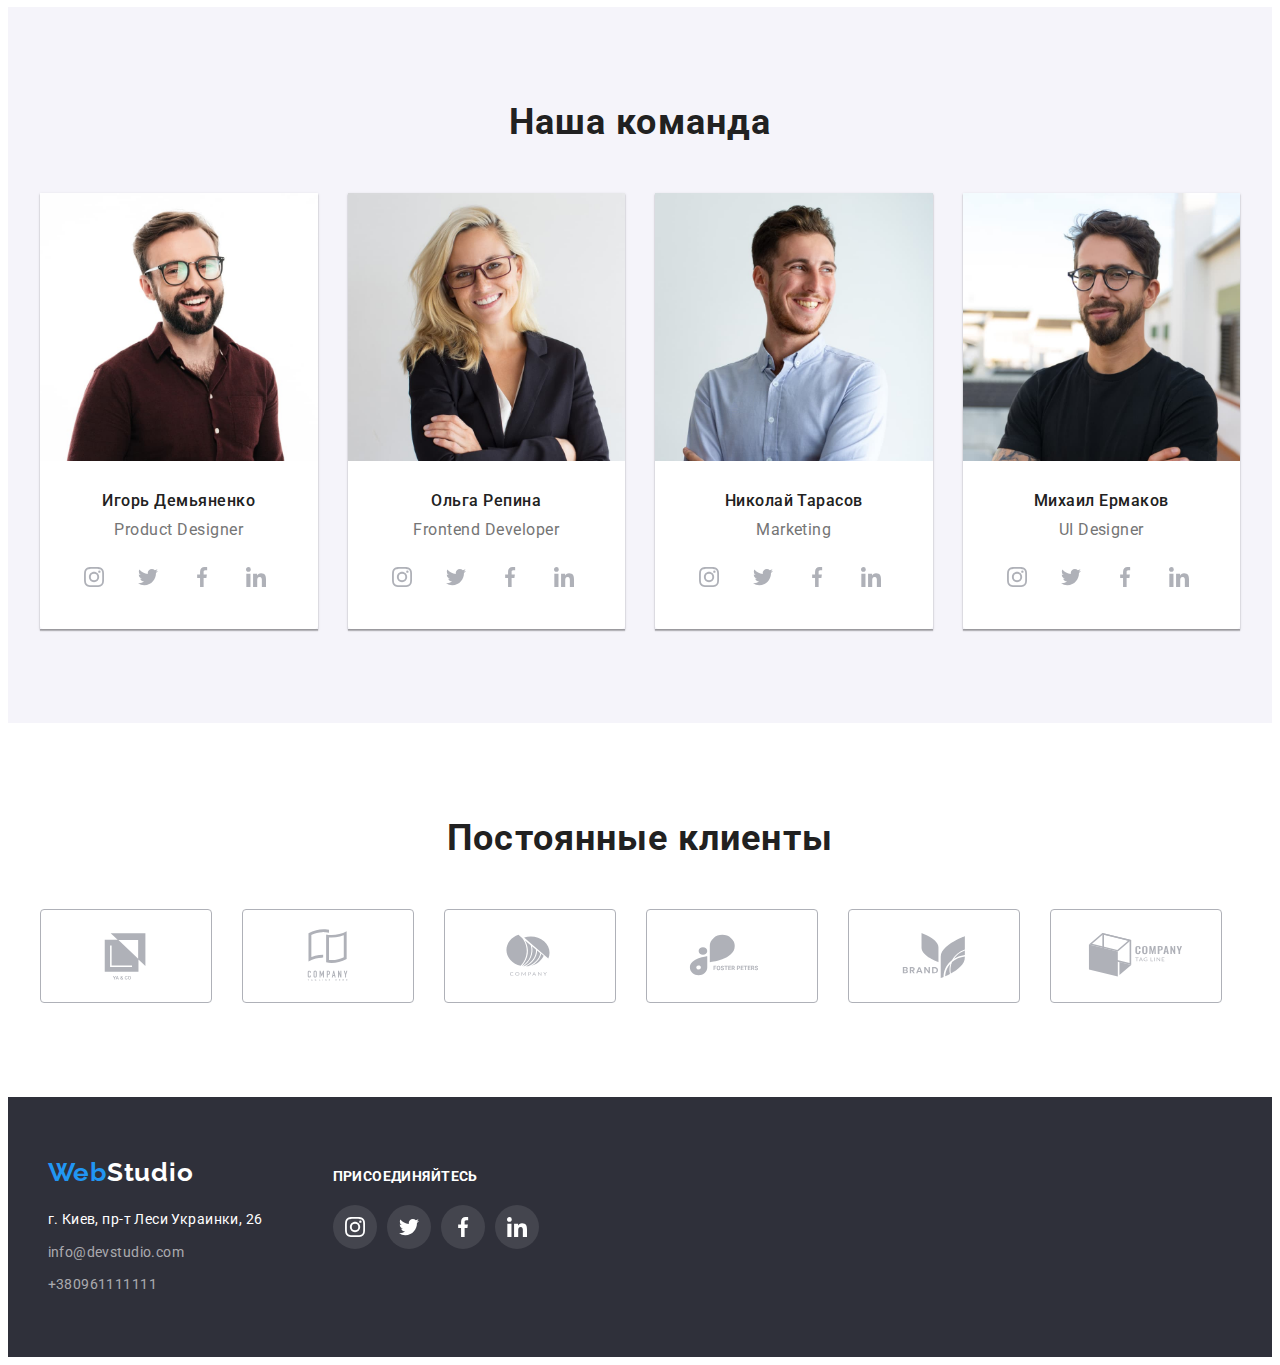
==== commit 0e92c291: "16-54" ====
--- a/index.html
+++ b/index.html
@@ -136,14 +136,20 @@
           <h2 class="scope-title">Чем мы занимаемся</h2>
           <ul class="scope-list">
             <li class="scope-item">
+                        
               <img width="370" src="images/img_1.jpg" alt="Программирование" />
+              <div class="scope-item-text">
+                <h3 class="scope-list-title">Десктопні додатки</h3>
+              </div>
             </li>
             <li class="scope-item">
               <img
                 width="370"
                 src="images/img_2.jpg"
-                alt="Использование новейших технологий"
-              />
+                alt="Использование новейших технологий"/>
+                <div class="scope-item-text">
+                  <h3 class="scope-list-title">Мобільні додатки</h3>
+                </div>
             </li>
             <li class="scope-item">
               <img
@@ -151,6 +157,9 @@
                 src="images/img_3.jpg"
                 alt="Спектр графического дизайна"
               />
+              <div class="scope-item-text">
+                <h3 class="scope-list-title">Дизайнерські&nbspрішення</h3>
+              </div>
             </li>
           </ul>
         </div>
@@ -438,7 +447,12 @@
     <!-- Modal window -->
     <div class="backdrop is-hidden" data-modal>
       <div class="modal">
-        <button class="modal-btn" data-modal-close></button>
+        <button class="modal-btn" data-modal-close>
+          <svg class="modal-btn-icon" width="18" height="18">
+          <use href="./images/icons.svg.svg#icon-close"></use>
+        </svg>
+        </button>
+      </div>
       </div>
       <script src="./js/modal.js"></script>
   </body>
--- a/css/styles.css
+++ b/css/styles.css
@@ -228,9 +228,31 @@
   background-color: var(--accent-txt);
   cursor: pointer;
 }
-.backdrop .is-hidden {
-    opacity: 0;
-    visibility: hidden;
+.backdrop {
+  position: fixed;
+  top: 0;
+  left: 0;
+  width: 100%;
+  height: 100%;
+  background-color: rgba(0, 0, 0, 0.2);
+  z-index: 1000;
+
+  display: flex;
+  align-items: center;
+  justify-content: center;
+
+  opacity: 1;
+  
+  transition: 250ms var(--cubic);
+}
+
+.backdrop.is-hidden {
+  opacity: 0;
+  visibility: hidden;
+  pointer-events: none;
+}
+.backdrop.is-hidden .modal{
+
 }
 .modal {
   position: relative;
@@ -238,7 +260,25 @@
   height: 581px;
   background-color: #FFFFFF;
   border-radius: 4px;
-  outline: #000000;
+  box-shadow: 0px 1px 3px rgba(0, 0, 0, 0.12), 0px 1px 1px rgba(0, 0, 0, 0.14), 0px 2px 1px rgba(0, 0, 0, 0.2);
+  
+}
+.modal-btn{
+  position: absolute;
+
+  display: flex;
+  justify-content: center;
+  align-items: center;
+  padding: 0px;
+  
+  right: 8px;
+  top: 8px;
+  border: 1px solid rgba(0, 0, 0, 0.1);
+  background: #FFFFFF;
+  border-radius: 50%;
+  width: 30px;
+  height: 30px;
+  cursor: pointer;
 }
 
 .advantage {
@@ -305,6 +345,32 @@
 
 .scope-item {
   flex-basis: calc((100% - 60px) / 3);
+  position: relative;
+  
+}
+.scope-item-text{
+  position: absolute;
+ 
+  bottom: 0;
+  left: 0;
+  padding: 27px 107px;
+  background-color: rgba(47, 48, 58, 0.8);
+  width: 100%;
+ 
+}
+.scope-list-title {
+  
+  text-transform: uppercase;
+  color: #FFFFFF;
+  font-weight: 700;
+  font-size: 14px;
+  line-height: 1.14;
+  letter-spacing: 0.03em;
+  text-align: center;
+
+  
+  
+
 }
 
 .team {
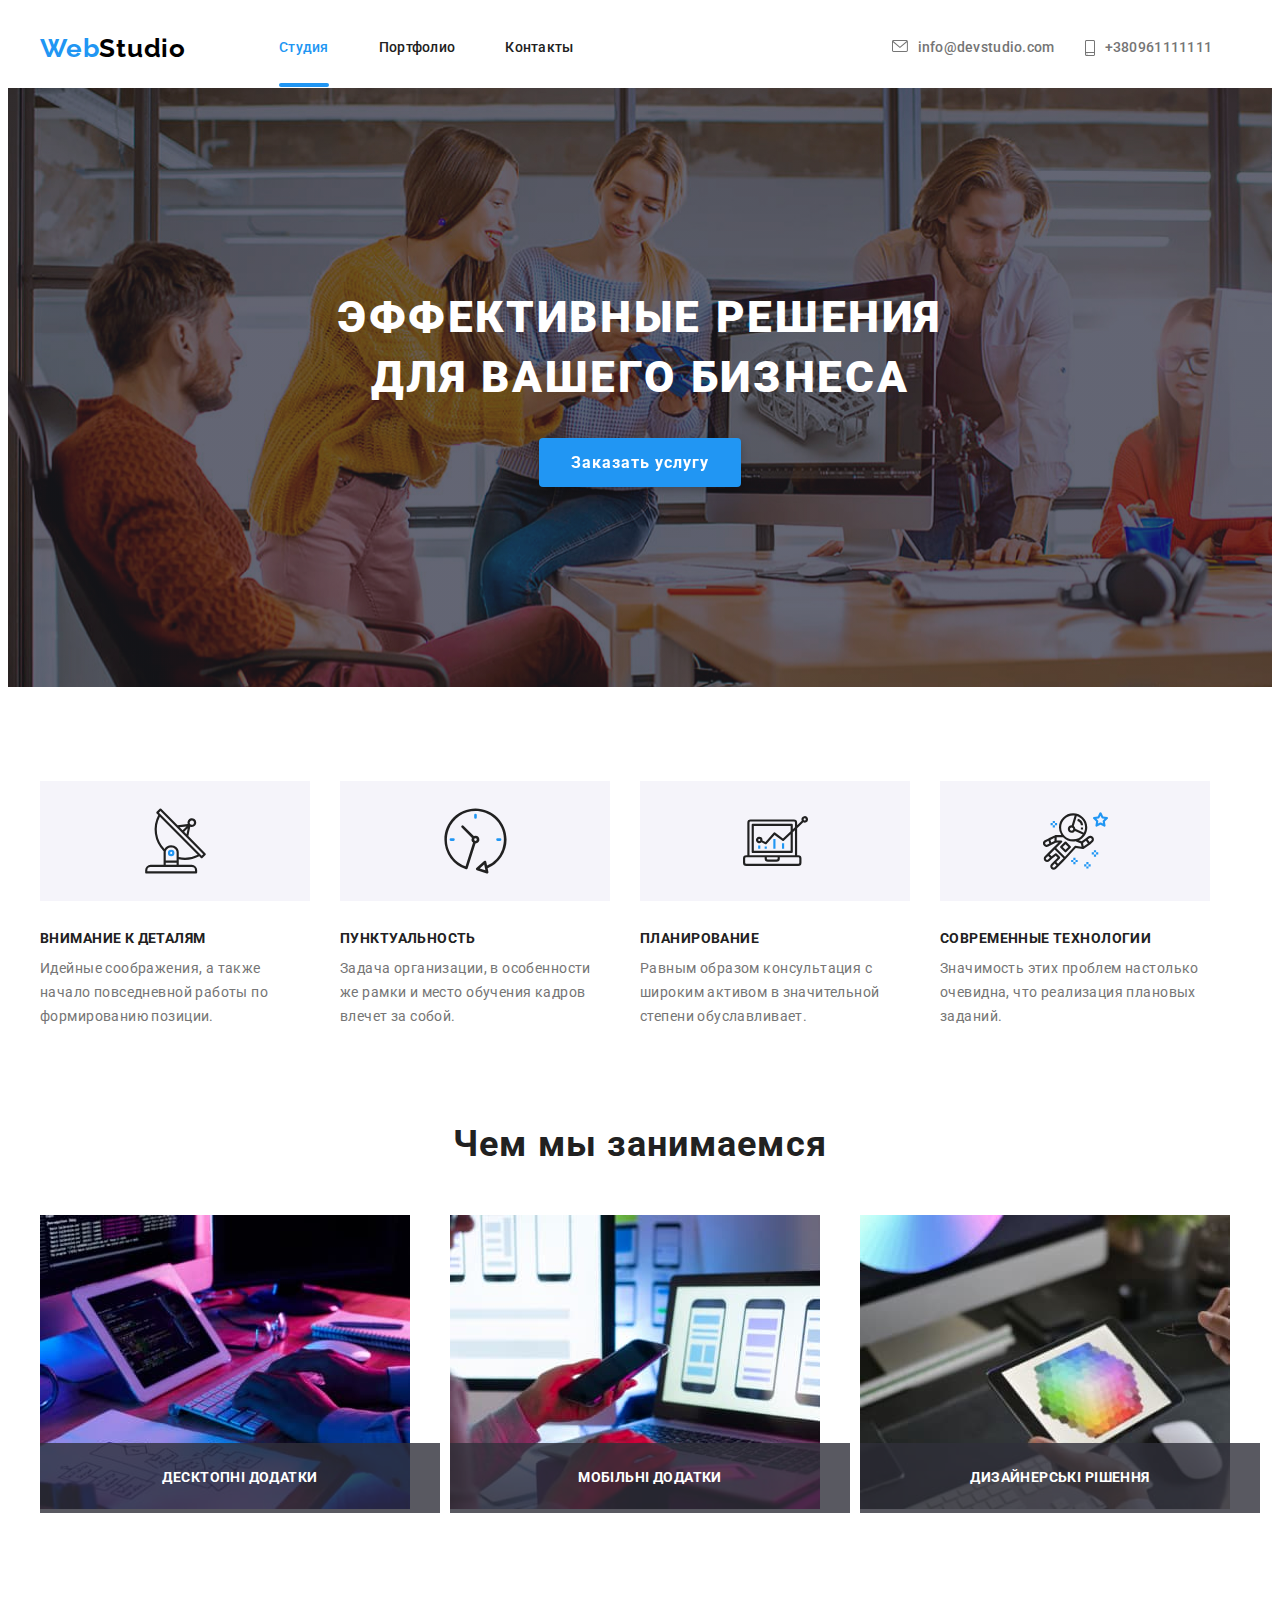
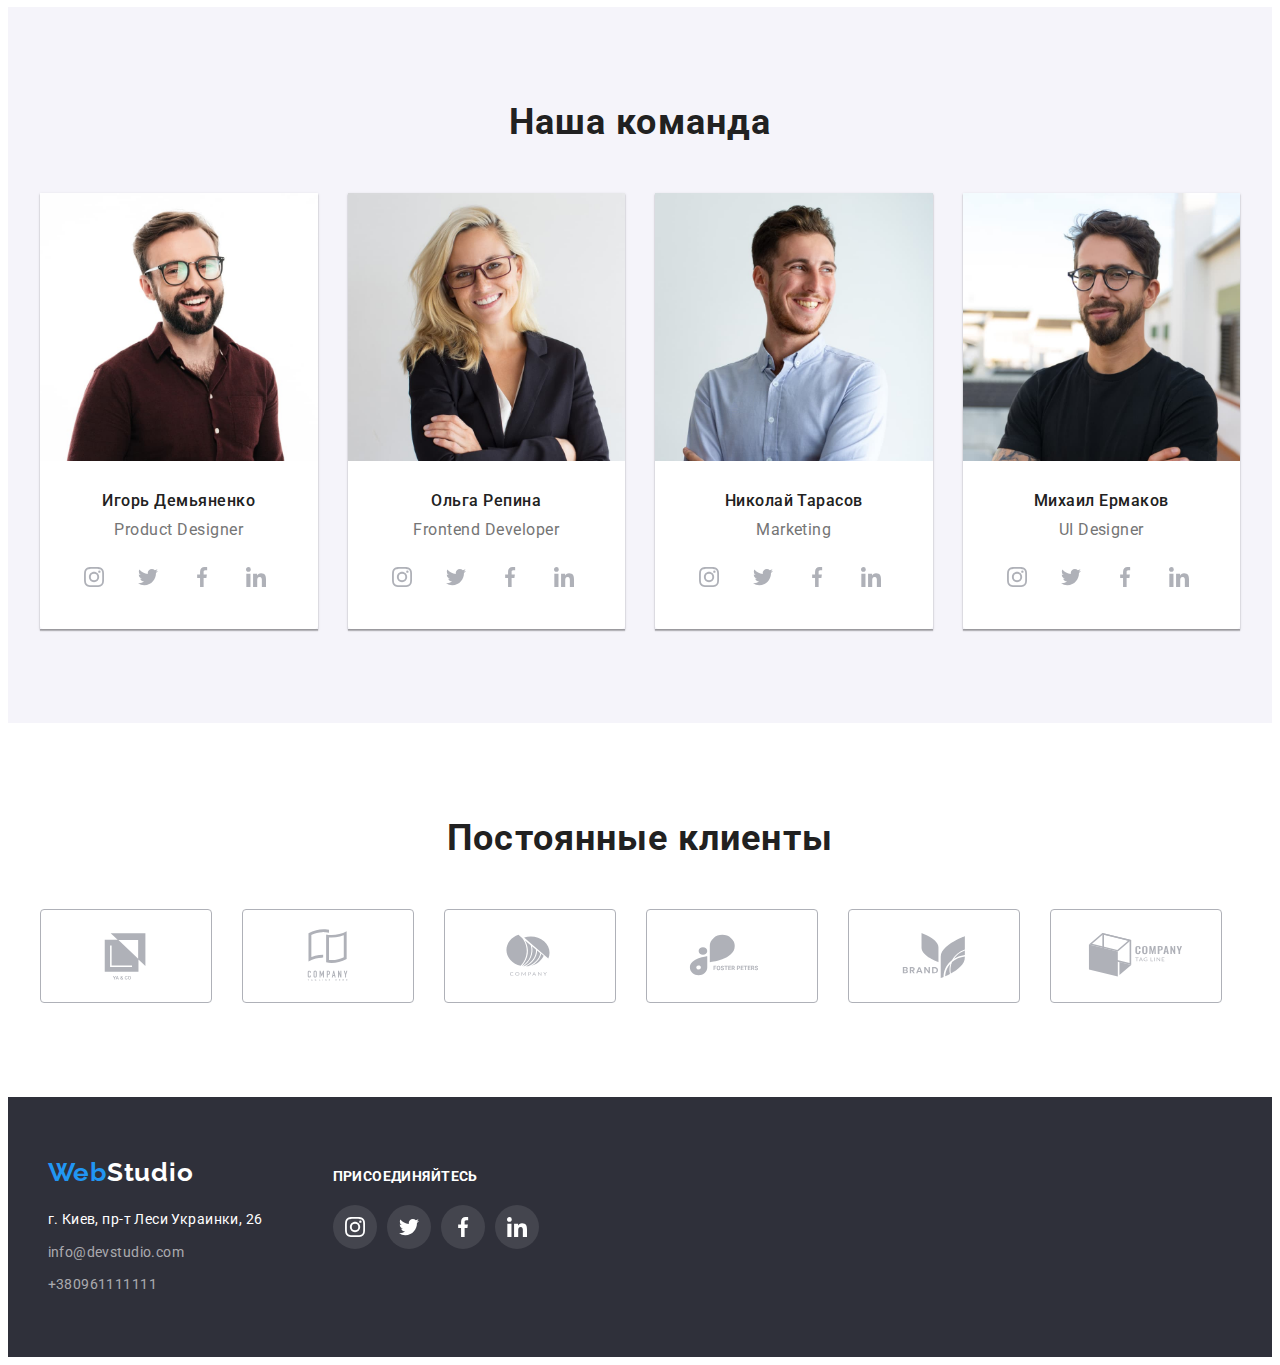
==== commit 6b1291b8: "16-22" ====
--- a/index.html
+++ b/index.html
@@ -30,7 +30,7 @@
         <nav class="header-nav">
           <ul class="nav-list">
             <li class="header-nav-item">
-              <a class=" nav-current-link" href="">Студия</a>
+              <a class="nav-current-link" href="">Студия</a>
             </li>
             <li class="header-nav-item">
               <a class="nav-item" href="portfolio.html">Портфолио</a>
--- a/css/styles.css
+++ b/css/styles.css
@@ -87,11 +87,14 @@
   line-height: 1.14;
   letter-spacing: 0.02em;
 }
+.nav-item {
+  transition: color 250ms var(--cubic);
+}
 .nav-item:hover,
 .nav-item:focus {
   color: var(--accent-txt);
   padding: 20px 0;
-  transition: 250ms var(--cubic);
+  
 }
 
 .nav-item,
@@ -133,27 +136,31 @@
 .header-mail {
   display: flex;
   gap: 10px;
+  transition: 250ms var(--cubic);
 }
 .header-phone {
   display: flex;
   gap: 10px;
+  transition: color 250ms var(--cubic);
 }
 .header-mail-icon,
 .header-phone-icon {
   fill: #757575;
+  transition: fill 250ms var(--cubic);
 }
 
 .nav-current-link {
   position: relative;
   text-decoration: none;
   color: var(--accent-txt);
+  padding-bottom: 32px;
   
 }
 
 .nav-current-link::after {
-  content: '';
+content: '';
 position: absolute;
-bottom: -32px;
+bottom: 0px;
 left: 0px;
 
 display: block;
@@ -167,18 +174,18 @@
 .phone-link:hover,
 .phone-link:focus {
   color: var(--accent-txt);
-  transition: 250ms var(--cubic);
+  
 }
 
 .mail-link:focus .header-mail-icon,
 .mail-link:hover .header-mail-icon {
   fill: var(--accent-txt);
-  transition: 250ms var(--cubic);
+  
 }
 .phone-link:hover .header-phone-icon,
 .phone-link:focus .header-phone-icon {
   fill: var(--accent-txt);
-  transition: 250ms var(--cubic);
+  
 }
 
 .hero {
@@ -228,6 +235,7 @@
   background-color: var(--accent-txt);
   cursor: pointer;
 }
+
 .backdrop {
   position: fixed;
   top: 0;
@@ -242,8 +250,11 @@
   justify-content: center;
 
   opacity: 1;
-  
-  transition: 250ms var(--cubic);
+  visibility: visible;
+  pointer-events: initial;
+  
+  transition: opacity 250ms var(--cubic), visibility 250ms var(--cubic);
+  
 }
 
 .backdrop.is-hidden {
@@ -251,18 +262,29 @@
   visibility: hidden;
   pointer-events: none;
 }
-.backdrop.is-hidden .modal{
-
-}
+
+
 .modal {
-  position: relative;
+  position: absolute;
+  top: 50%;
+  left: 50%;
+  transform: translate(-50%, -50%) scale(1);
+
   width: 528px;
   height: 581px;
   background-color: #FFFFFF;
   border-radius: 4px;
   box-shadow: 0px 1px 3px rgba(0, 0, 0, 0.12), 0px 1px 1px rgba(0, 0, 0, 0.14), 0px 2px 1px rgba(0, 0, 0, 0.2);
-  
-}
+  visibility: visible;
+
+  transition: transform 250ms var(--cubic), opacity 250ms var(--cubic) ;
+  
+}
+.backdrop.is-hidden .modal {
+  opacity: 0;
+  transform: translate(-50%, -50%) scale(0.3);
+}
+
 .modal-btn{
   position: absolute;
 
@@ -353,9 +375,10 @@
  
   bottom: 0;
   left: 0;
-  padding: 27px 107px;
+  padding: 27px 10px;
   background-color: rgba(47, 48, 58, 0.8);
   width: 100%;
+  
  
 }
 .scope-list-title {
@@ -367,10 +390,6 @@
   line-height: 1.14;
   letter-spacing: 0.03em;
   text-align: center;
-
-  
-  
-
 }
 
 .team {
@@ -448,19 +467,21 @@
   border-radius: 50%;
   width: 44px;
   height: 44px;
+  transition: background-color 250ms var(--cubic);
 }
 .team-socials-link:hover,
 .team-socials-link:focus {
   background-color: var(--accent-txt);
-  transition: 250ms var(--cubic);
+ 
 }
 .team-socials-icon {
   fill: #afb1b8;
+  transition: fill 250ms var(--cubic);
 }
 .team-socials-link:hover .team-socials-icon,
 .team-socials-link:focus .team-socials-icon {
   fill: var(--btn-txt-cl);
-  transition: 250ms var(--cubic);
+  
 }
 .clients-section {
   padding: 94px 0;
@@ -485,22 +506,24 @@
   border-radius: 4px;
   width: 170px;
   height: 92px;
+  transition:  border-color 250ms var(--cubic);
 }
 .clients-link:hover {
   border-color: var(--accent-txt);
-  transition: 250ms var(--cubic);
+  
 }
 .clients-link:focus {
   border-color: var(--accent-txt);
 }
 .client-icon {
   fill: #afb1b8;
+  transition: fill 250ms var(--cubic);
 }
 
 .clients-link:hover .client-icon,
 .clients-link:focus .client-icon {
   fill: var(--accent-txt);
-  transition: 250ms var(--cubic);
+  
 }
 
 .footer {
@@ -586,11 +609,12 @@
   border-radius: 50%;
   width: 44px;
   height: 44px;
+  transition: background-color 250ms var(--cubic);
 }
 .footer-socials-link:hover,
 .footer-socials-link:focus {
   background-color: var(--accent-txt);
-  transition: 250ms var(--cubic);
+  
 }
 .footer-socials-icon {
   fill: var(--btn-txt-cl);
@@ -618,6 +642,7 @@
   margin-bottom: 50px;
 }
 
+
 .filter-btn {
   display: block;
   margin: 0 auto;
@@ -632,57 +657,7 @@
   letter-spacing: 0.03em;
   cursor: pointer;
   background-color: var(--background-clr-team);
-}
-
-.projects-list {
-  display: flex;
-  flex-wrap: wrap;
-  margin: 0;
-  padding-left: 0px;
-
-  gap: 30px;
-}
-
-.project-item {
-  flex-basis: calc((100% - 60px) / 3);
-}
-.portfolio-link {
-  display: block;
-  text-decoration: none;
-  color: currentColor;
-}
-
-.portfolio-link:hover,
-.portfolio-link:focus {
-  box-shadow: 1px 4px 6px rgba(0, 0, 0, 0.16), 0px 4px 4px rgba(0, 0, 0, 0.06),
-    0px 1px 1px rgba(0, 0, 0, 0.12);
-    transition: 250ms var(--cubic);
-}
-
-.project-content {
-  padding: 20px 24px;
-  border: 1px solid #eeeeee;
-  border-top: none;
-}
-
-.project-name {
-  font-weight: 700;
-  font-size: 18px;
-  line-height: 2;
-  letter-spacing: 0.06em;
-}
-
-.project-text {
-  font-weight: 400;
-  font-size: 16px;
-  line-height: 1.88;
-  color: var(--txt-cl);
-  letter-spacing: 0.03em;
-}
-
-.main-btn {
-  background: var(--accent-txt);
-  color: var(--btn-txt-cl);
+  transition: color 250ms var(--cubic), background 250ms var(--cubic), box-shadow 250ms var(--cubic);
 }
 
 .filter-btn:hover,
@@ -691,5 +666,93 @@
     0px 3px 1px rgba(0, 0, 0, 0.1);
   background: var(--accent-txt);
   color: var(--btn-txt-cl);
-  transition: 250ms var(--cubic);
-}
+  
+}
+
+.main-btn {
+  background: var(--accent-txt);
+  color: var(--btn-txt-cl);
+}
+
+
+.projects-list {
+  display: flex;
+  flex-wrap: wrap;
+  margin: 0;
+  padding-left: 0px;
+
+  gap: 30px;
+}
+
+.project-item {
+  flex-basis: calc((100% - 60px) / 3);
+  position: relative;
+  overflow: hidden;
+}
+.portfolio-link {
+  display: block;
+  text-decoration: none;
+  color: currentColor;
+  transition: box-shadow 250ms var(--cubic);
+}
+
+.portfolio-link:hover,
+.portfolio-link:focus {
+  box-shadow: 1px 4px 6px rgba(0, 0, 0, 0.16), 0px 4px 4px rgba(0, 0, 0, 0.06),
+    0px 1px 1px rgba(0, 0, 0, 0.12);
+    
+}
+.portfolio-link:hover .overlay{
+  transform: translateY(0);
+}
+
+.project-content {
+  padding: 20px 24px;
+  border: 1px solid #eeeeee;
+  border-top: none;
+}
+
+.project-name {
+  font-weight: 700;
+  font-size: 18px;
+  line-height: 2;
+  letter-spacing: 0.06em;
+}
+
+.project-text {
+  font-weight: 400;
+  font-size: 16px;
+  line-height: 1.88;
+  color: var(--txt-cl);
+  letter-spacing: 0.03em;
+}
+.overlay {
+  position: absolute;
+  top: 0;
+  left: 0;
+
+ display: flex;
+  align-items: center;
+  justify-content: center;
+
+  width: 100%;
+  height: 100%;
+  padding: 63px 24px;
+
+  background-color:rgba(33, 150, 243, 0.9);
+
+  transition: transform 250ms var(--cubic);
+  transform: translateY(100%);
+  
+}
+
+.overlay-text {
+
+color:#FFFFFF;
+font-weight: 400;
+font-size: 18px;
+line-height: 1.56;
+letter-spacing: 0.03em;
+user-select: none;
+}
+
